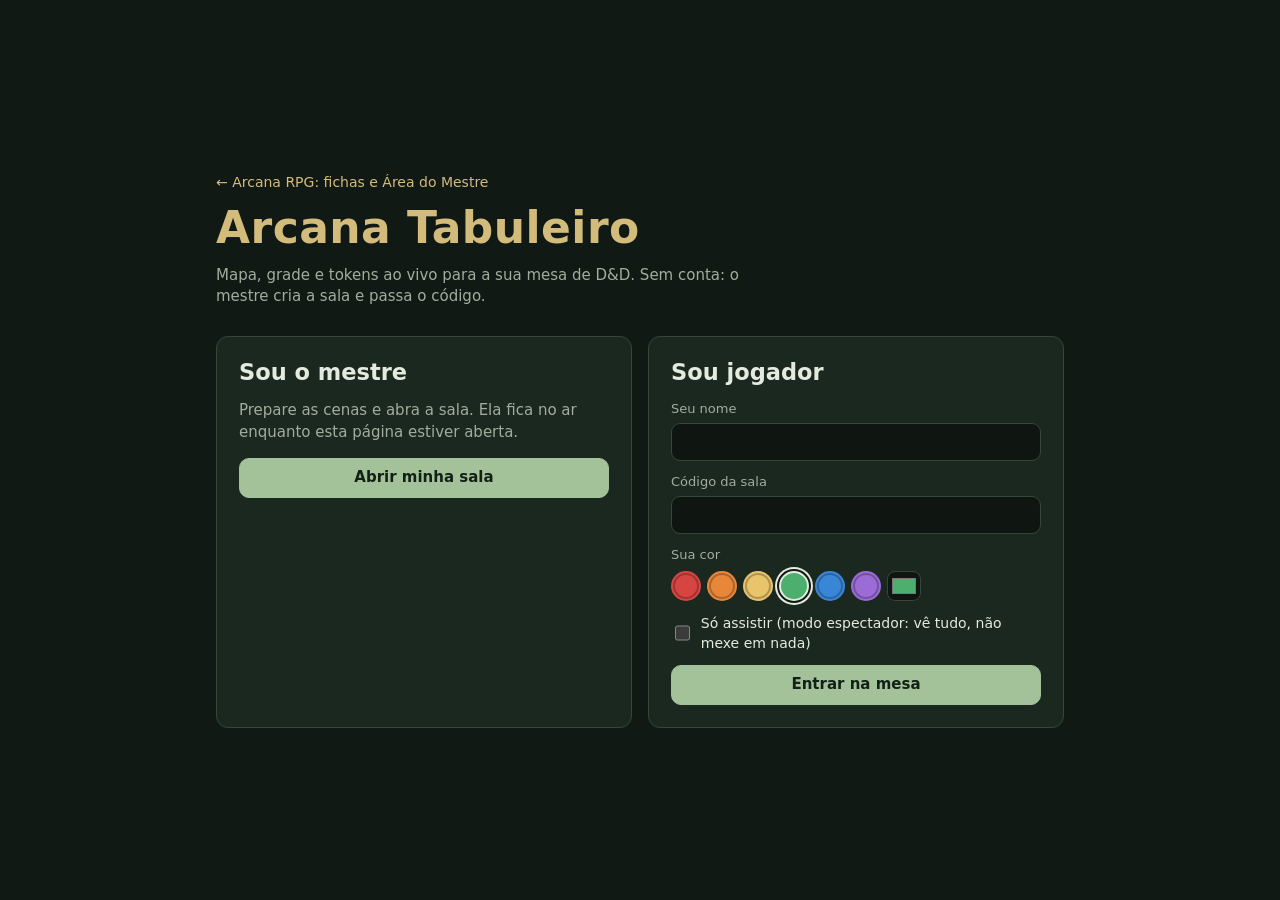
==== docs/tabuleiro/index.html @ 1677f725 "ARCANA RPG 2.1" ====
<!doctype html>
<html lang="pt-BR">
<head>
<meta charset="utf-8">
<meta name="viewport" content="width=device-width, initial-scale=1, viewport-fit=cover">
<title>Arcana Tabuleiro</title>
<meta name="description" content="Tabuleiro virtual para jogar D&D com os amigos: mapa, grade, tokens, régua e ping ao vivo.">
<meta name="theme-color" content="#111914">
<link rel="icon" href="favicon.svg" type="image/svg+xml">
<link rel="stylesheet" href="estilo.css?v=2.1">
</head>
<body>

<!-- Tela inicial: escolher entre mestre e jogador -->
<main id="inicio" class="inicio">
  <div class="inicio-topo">
    <a id="link-site" class="link-site" href="../index.html" hidden>← Arcana RPG: fichas e Área do Mestre</a>
    <h1>Arcana Tabuleiro</h1>
    <p>Mapa, grade e tokens ao vivo para a sua mesa de D&amp;D. Sem conta: o mestre cria a sala e passa o código.</p>
  </div>
  <div class="inicio-cartoes">
    <section class="cartao">
      <h2>Sou o mestre</h2>
      <p>Prepare as cenas e abra a sala. Ela fica no ar enquanto esta página estiver aberta.</p>
      <button id="btn-mestre" class="btn primario">Abrir minha sala</button>
      <p id="mestre-info" class="dica"></p>
    </section>
    <section class="cartao">
      <h2>Sou jogador</h2>
      <form id="form-jogador">
        <label>Seu nome<input id="j-nome" maxlength="40" required autocomplete="nickname"></label>
        <label>Código da sala<input id="j-codigo" maxlength="6" required autocomplete="off" autocapitalize="characters" spellcheck="false"></label>
        <div class="campo-cor"><span class="rotulo">Sua cor</span><div id="j-cores" class="cores"></div></div>
        <label id="campo-ficha" hidden>Sua ficha do site<select id="j-ficha"></select></label>
        <label class="marcar"><input id="j-espectador" type="checkbox"> Só assistir (modo espectador: vê tudo, não mexe em nada)</label>
        <button class="btn primario" type="submit">Entrar na mesa</button>
      </form>
    </section>
  </div>
</main>

<!-- Tela do tabuleiro (mestre e jogador) -->
<div id="mesa" class="mesa" hidden>
  <header class="barra">
    <strong class="marca">Arcana Tabuleiro</strong>
    <span id="versao" class="versao"></span>
    <button id="chip-codigo" class="chip" type="button" title="Copiar o código"></button>
    <span id="status" class="status"><i></i><span></span></span>
    <span class="espaco"></span>
    <button id="btn-painel" class="btn pequeno so-celular" type="button" aria-expanded="false">Painel</button>
    <button id="btn-sair" class="btn pequeno" type="button">Sair</button>
  </header>

  <nav class="ferramentas" aria-label="Ferramentas">
    <button data-ferramenta="mover" class="ativo" title="Mover e selecionar (V)" aria-label="Mover">
      <svg viewBox="0 0 24 24"><path d="M12 2l3 3h-2v6h6V9l3 3-3 3v-2h-6v6h2l-3 3-3-3h2v-6H5v2l-3-3 3-3v2h6V5H9z"/></svg></button>
    <button data-ferramenta="regua" title="Régua (R)" aria-label="Régua">
      <svg viewBox="0 0 24 24"><path d="M3 17L17 3l4 4L7 21zM7 13l2 2M10 10l2 2M13 7l2 2"/></svg></button>
    <button data-ferramenta="laser" title="Bolinha com rastro: segure e mexa o mouse para apontar algo a todos (L)" aria-label="Bolinha com rastro">
      <svg viewBox="0 0 24 24"><circle cx="17" cy="7" r="3.2"/><path d="M3 21c3-1 5-3 7-6s4-5 5.5-6.2" fill="none" stroke-width="2.2" stroke-linecap="round" opacity=".55"/></svg></button>
    <button data-ferramenta="ping" title="Ping: mostrar um ponto a todos (P ou Shift+clique)" aria-label="Ping">
      <svg viewBox="0 0 24 24"><circle cx="12" cy="12" r="3"/><circle cx="12" cy="12" r="8" fill="none"/></svg></button>
    <button data-ferramenta="grade" class="so-mestre" title="Medir um quadrado do mapa para ajustar a grade (G)" aria-label="Ajustar grade">
      <svg viewBox="0 0 24 24"><path d="M3 3h18v18H3zM9 3v18M15 3v18M3 9h18M3 15h18" fill="none"/></svg></button>
    <button data-ferramenta="nevoa" class="so-mestre" title="Névoa de guerra: revelar ou esconder partes do mapa (N)" aria-label="Névoa de guerra">
      <svg viewBox="0 0 24 24"><path d="M4 9h11a3 3 0 1 0-3-3M3 13h16a3 3 0 1 1-3 3M5 17h7" fill="none" stroke-linecap="round"/></svg></button>
    <button data-ferramenta="paredes" class="so-mestre" title="Paredes, portas e luzes: visão dinâmica (W)" aria-label="Paredes, portas e luzes">
      <svg viewBox="0 0 24 24"><path d="M3 5h18v14H3zM3 12h18M9 5v7M15 12v7" fill="none"/></svg></button>
    <button data-ferramenta="inicio" class="so-mestre" title="Início dos jogadores: onde os personagens aparecem (I)" aria-label="Início dos jogadores">
      <svg viewBox="0 0 24 24"><path d="M6 21V3" fill="none" stroke-linecap="round"/><path d="M6 4h11l-3 4 3 4H6z"/></svg></button>
    <button data-ferramenta="terreno" class="so-mestre" title="Terreno difícil: pinte quadrados que custam o dobro para andar (T)" aria-label="Terreno difícil">
      <svg viewBox="0 0 24 24"><path d="M3 3h18v18H3z" fill="none"/><path d="M3 13L13 3M3 21L21 3M11 21l10-10" fill="none"/></svg></button>
    <button data-ferramenta="desenho" title="Desenho livre no mapa (D)" aria-label="Desenho livre">
      <svg viewBox="0 0 24 24"><path d="M4 20l1-4L16 5l3 3L8 19zM14 7l3 3" fill="none" stroke-linejoin="round"/></svg></button>
    <button data-ferramenta="molde" title="Molde de magia: esfera, cone, linha, cubo (M)" aria-label="Molde de magia">
      <svg viewBox="0 0 24 24"><path d="M3 12L20 4v16z" fill="none" stroke-linejoin="round"/><circle cx="3" cy="12" r="1.6"/></svg></button>
    <button id="btn-3d" title="Dados 3D" aria-label="Ligar ou desligar os dados 3D" aria-pressed="true">
      <svg viewBox="0 0 24 24"><path d="M12 2.5l8.2 4.75v9.5L12 21.5l-8.2-4.75v-9.5z" fill="none"/><path d="M12 2.5v6.2M3.8 7.25l8.2 1.45 8.2-1.45M12 8.7l-5 8.6h10z" fill="none"/></svg></button>
    <button id="btn-dados" class="so-celular" title="Rolagens" aria-label="Abrir rolagens">
      <svg viewBox="0 0 24 24"><path d="M12 2l9 5v10l-9 5-9-5V7z" fill="none"/><circle cx="12" cy="12" r="1.6"/><circle cx="8" cy="9" r="1.3"/><circle cx="16" cy="15" r="1.3"/></svg></button>
    <button id="btn-enquadrar" title="Ver o mapa inteiro (F)" aria-label="Ver o mapa inteiro">
      <svg viewBox="0 0 24 24"><path d="M3 9V3h6M15 3h6v6M21 15v6h-6M9 21H3v-6" fill="none"/></svg></button>
  </nav>

  <div class="palco">
    <canvas id="tela" aria-label="Tabuleiro"></canvas>
    <div id="aviso-mapa" class="aviso-mapa" hidden></div>
    <div id="aviso-iniciativa" class="aviso-iniciativa" hidden role="alert"></div>
    <div id="opcoes-nevoa" class="opcoes-nevoa" hidden></div>
    <div id="opcoes-paredes" class="opcoes-nevoa" hidden></div>
    <div id="opcoes-desenho" class="opcoes-nevoa" hidden></div>
    <div id="opcoes-inicio" class="opcoes-nevoa" hidden></div>
    <div id="opcoes-molde" class="opcoes-nevoa" hidden></div>
    <div id="dica-ferramenta" class="dica-ferramenta" hidden></div>
    <div id="dados3d" class="dados3d-canto" aria-live="polite"></div>
    <section id="rolagens" class="rolagens" aria-label="Rolagens"></section>
  </div>

  <aside id="painel" class="painel" aria-label="Painel"></aside>
</div>

<div id="vitrine" class="vitrine" hidden role="dialog" aria-modal="true" aria-labelledby="vitrine-nome">
  <figure><img id="vitrine-img" alt=""><figcaption id="vitrine-nome"></figcaption></figure>
  <button id="vitrine-fechar" class="btn primario" type="button">Fechar</button>
</div>

<div id="dado" class="dado" hidden></div>

<div id="modal" class="modal" hidden role="dialog" aria-modal="true" aria-labelledby="modal-titulo">
  <div class="modal-caixa">
    <header><h2 id="modal-titulo"></h2><button id="modal-fechar" class="btn pequeno" type="button">Fechar</button></header>
    <div id="modal-corpo" class="modal-corpo"></div>
  </div>
</div>

<div id="avisos" class="avisos" role="status" aria-live="polite"></div>

<script src="vendor/peerjs-1.5.4.min.js?v=2.1"></script>
<script type="module" src="js/app.js?v=2.1"></script>
</body>
</html>
---- docs/tabuleiro/estilo.css ----
/* estilo.css — cores no mesmo tom do modo noturno da Ficha Arcana */
:root{
  --bg:#111914; --papel:#1b2820; --papel2:#22322a; --tinta:#e5eadf; --apagado:#a1ad9e;
  --linha:#36463a; --verde:#a4c29a; --verde-fundo:#293a2e; --ouro:#d3bb7c; --vermelho:#e18b82;
  --raio:12px; --barra:52px; --lateral:340px;
  color-scheme:dark;
}
*{box-sizing:border-box}
html,body{margin:0;height:100%;background:var(--bg);color:var(--tinta);
  font:15px/1.45 system-ui,-apple-system,"Segoe UI",Roboto,sans-serif}
[hidden]{display:none!important}
h1,h2,h3{margin:0;line-height:1.2}
button,input,select{font:inherit;color:inherit}
:focus-visible{outline:2px solid var(--ouro);outline-offset:2px}

/* botões e campos */
.btn{display:inline-flex;align-items:center;justify-content:center;gap:6px;min-height:40px;padding:0 14px;
  border-radius:10px;border:1px solid var(--linha);background:var(--papel2);cursor:pointer;
  transition:background .15s,transform .1s,border-color .15s}
.btn:hover{background:#2b3e33;border-color:#4a5f4f}
.btn:active{transform:translateY(1px)}
.btn:disabled{opacity:.45;cursor:not-allowed}
.btn.primario{background:var(--verde);color:#122016;border-color:var(--verde);font-weight:650}
.btn.primario:hover{background:#b6d3ac}
.btn.perigo{color:var(--vermelho)}
.btn.pequeno{min-height:34px;padding:0 10px;font-size:14px}
.btn.cheio{width:100%}
label{display:grid;gap:4px;font-size:13px;color:var(--apagado)}
label.linha{display:flex;align-items:center;gap:10px}
label.marcar{display:flex;align-items:center;gap:8px;color:var(--tinta);font-size:14px}
input,select{min-height:38px;padding:6px 10px;border-radius:9px;border:1px solid var(--linha);background:#0f1612;color:var(--tinta)}
input[type=color]{padding:2px;width:46px;min-height:34px;cursor:pointer}
input[type=checkbox]{min-height:auto;width:18px;height:18px;accent-color:var(--verde)}
input[type=range]{padding:0;accent-color:var(--verde)}
.dica{color:var(--apagado);font-size:13px;margin:6px 0 0}

/* tela inicial */
.inicio{min-height:100%;display:grid;align-content:center;gap:28px;padding:32px 16px;max-width:880px;margin:0 auto}
.inicio-topo h1{font-size:clamp(30px,5vw,44px);color:var(--ouro);letter-spacing:.01em}
.inicio-topo p{color:var(--apagado);max-width:560px;margin:10px 0 0}
.inicio-cartoes{display:grid;grid-template-columns:repeat(auto-fit,minmax(280px,1fr));gap:16px}
.cartao{background:var(--papel);border:1px solid var(--linha);border-radius:var(--raio);padding:22px;display:grid;gap:14px;align-content:start}
.cartao p{margin:0;color:var(--apagado)}
.cartao form{display:grid;gap:12px}

/* mesa */
.mesa{position:fixed;inset:0;display:grid;grid-template:var(--barra) 1fr / 56px 1fr var(--lateral);
  grid-template-areas:"barra barra barra" "ferr palco painel"}
.mesa.jogador{grid-template-columns:56px 1fr 260px}
.barra{grid-area:barra;display:flex;align-items:center;gap:10px;padding:0 12px;background:var(--papel);border-bottom:1px solid var(--linha);min-width:0}
.marca{color:var(--ouro);font-size:16px;white-space:nowrap}
.espaco{flex:1}
.chip{border:1px dashed var(--ouro);background:transparent;color:var(--ouro);border-radius:8px;padding:4px 10px;
  font-weight:700;letter-spacing:.12em;cursor:pointer;min-height:32px}
.chip:hover{background:#2b2a1d}
.status{display:flex;align-items:center;gap:6px;font-size:13px;color:var(--apagado);min-width:0;overflow:hidden;white-space:nowrap;text-overflow:ellipsis}
.status i{width:9px;height:9px;border-radius:50%;background:#777;flex:none}
.status.on i{background:#6fbf73}.status.espera i{background:var(--ouro)}.status.off i{background:var(--vermelho)}
.ferramentas{grid-area:ferr;display:flex;flex-direction:column;gap:6px;padding:8px;background:var(--papel);border-right:1px solid var(--linha)}
.ferramentas button{width:40px;height:40px;border-radius:10px;border:1px solid transparent;background:transparent;cursor:pointer;display:grid;place-items:center}
.ferramentas button:hover{background:var(--papel2)}
.ferramentas button.ativo{background:var(--verde-fundo);border-color:var(--verde)}
.ferramentas svg{width:22px;height:22px;fill:var(--tinta);stroke:var(--tinta);stroke-width:1.4;stroke-linejoin:round}
.ferramentas button.ativo svg{fill:var(--verde);stroke:var(--verde)}
.palco{grid-area:palco;position:relative;overflow:hidden;min-width:0}
#tela{position:absolute;inset:0;width:100%;height:100%;touch-action:none;cursor:grab;display:block}
.aviso-mapa{position:absolute;left:50%;top:18px;transform:translateX(-50%);background:rgba(17,25,20,.94);border:1px solid var(--linha);
  border-radius:10px;padding:10px 14px;min-width:240px;max-width:calc(100% - 32px);text-align:center;font-size:14px}
.barra-progresso{height:6px;border-radius:3px;background:#0b100d;margin-top:8px;overflow:hidden}
.barra-progresso b{display:block;height:100%;background:var(--verde);width:0;transition:width .2s}
.dica-ferramenta{position:absolute;left:12px;bottom:12px;background:rgba(17,25,20,.92);border:1px solid var(--linha);border-radius:9px;padding:8px 12px;font-size:13px;max-width:calc(100% - 24px)}

/* painel lateral */
.painel{grid-area:painel;background:var(--papel);border-left:1px solid var(--linha);display:flex;flex-direction:column;min-height:0;min-width:0}
.abas{display:flex;flex-wrap:wrap;gap:4px;padding:8px;border-bottom:1px solid var(--linha)}
.abas button{flex:1 1 auto;min-height:34px;padding:0 8px;border-radius:8px;border:1px solid transparent;background:transparent;cursor:pointer;color:var(--apagado);font-size:13px}
.abas button:hover{color:var(--tinta);background:var(--papel2)}
.abas button[aria-selected=true]{color:var(--tinta);background:var(--verde-fundo);border-color:var(--linha)}
.conteudo{flex:1;overflow:auto;padding:14px;display:grid;gap:16px;align-content:start}
.bloco{display:grid;gap:10px}
.bloco h3{font-size:13px;text-transform:uppercase;letter-spacing:.08em;color:var(--ouro)}
.duas{display:grid;grid-template-columns:1fr 1fr;gap:8px}
.tres{display:grid;grid-template-columns:repeat(3,1fr);gap:8px}
.acoes{display:flex;flex-wrap:wrap;gap:8px}
.lista{display:grid;gap:6px}
.item{display:flex;align-items:center;gap:8px;padding:8px 10px;border-radius:9px;border:1px solid var(--linha);background:#16211b;cursor:pointer;min-height:44px;text-align:left;width:100%}
.item:hover{border-color:#4a5f4f;background:#1c2a22}
.item.sel{border-color:var(--ouro);background:#262719}
.item .nome{flex:1;min-width:0;overflow:hidden;text-overflow:ellipsis;white-space:nowrap}
.item .bola{width:12px;height:12px;border-radius:50%;flex:none}
.etiqueta{font-size:11px;padding:2px 7px;border-radius:20px;background:var(--verde-fundo);color:var(--verde);white-space:nowrap}
.etiqueta.ouro{background:#33301f;color:var(--ouro)}
.etiqueta.cinza{background:#2a2f2c;color:var(--apagado)}
.olho{border:0;background:transparent;cursor:pointer;width:32px;height:32px;border-radius:8px;display:grid;place-items:center;color:var(--apagado)}
.olho:hover{background:var(--papel2);color:var(--tinta)}
.vazio{color:var(--apagado);font-size:14px;margin:0}
.retrato-previa{width:56px;height:56px;border-radius:50%;object-fit:cover;border:2px solid var(--linha)}

/* avisos rápidos */
.avisos{position:fixed;left:50%;bottom:20px;transform:translateX(-50%);display:grid;gap:8px;z-index:50;pointer-events:none;width:min(420px,calc(100% - 32px))}
.aviso{background:#22322a;border:1px solid var(--linha);border-radius:10px;padding:10px 14px;box-shadow:0 8px 30px #0006;font-size:14px;animation:surge .2s ease-out}
.aviso.erro{border-color:var(--vermelho);color:#ffd9d4}
@keyframes surge{from{opacity:0;transform:translateY(6px)}to{opacity:1;transform:none}}

.so-celular{display:none}
.mesa.jogador .so-mestre{display:none}

/* celular / tela estreita */
@media (max-width:900px){
  .mesa,.mesa.jogador{grid-template:var(--barra) 1fr 60px / 1fr;grid-template-areas:"barra" "palco" "ferr"}
  .ferramentas{flex-direction:row;justify-content:center;border-right:0;border-top:1px solid var(--linha);padding:8px;position:relative;z-index:30}
  .ferramentas button{width:44px;height:44px}
  .painel{position:fixed;left:0;right:0;bottom:60px;top:var(--barra);z-index:20;border-left:0;
    transform:translateY(calc(100% + 80px));visibility:hidden;transition:transform .2s,visibility .2s}
  .painel.aberto{transform:none;visibility:visible}
  .so-celular{display:inline-flex}
  .marca{display:none}
}
@media (prefers-reduced-motion:reduce){*{transition:none!important;animation:none!important}}

/* ---- 0.2: painel compacto (sem precisar rolar) ---- */
:root{--lateral:360px}
.abas{gap:2px;padding:6px}
.abas button{padding:0 6px;font-size:12.5px;min-height:32px}
.conteudo{display:flex;flex-direction:column;gap:14px;padding:12px}
.bloco{gap:8px}
.bloco.cresce{flex:1 1 0;min-height:150px;display:flex;flex-direction:column}
.bloco.cresce > .lista{flex:1 1 0;min-height:0;overflow:auto;align-content:start;padding-right:2px}
.titulo{display:flex;align-items:center;justify-content:space-between;gap:8px;min-height:30px}
.titulo h3{min-width:0;overflow:hidden;text-overflow:ellipsis;white-space:nowrap}
.linha-campos{display:flex;gap:8px;align-items:flex-end}
.linha-campos.meio{align-items:center}
.linha-campos > *{min-width:0}
.linha-campos .cresce{flex:1 1 0}
.linha-campos .curto{flex:0 0 74px}
.linha-campos input:not([type=checkbox]):not([type=color]),.linha-campos select{width:100%}
.painel label{font-size:12px;gap:3px}
.painel input,.painel select{min-height:34px;padding:4px 8px}
.painel .btn.pequeno{min-height:32px}
.painel .item{min-height:40px;padding:6px 10px}
.retrato-previa{width:34px;height:34px;flex:none}
.dica.destaque{color:var(--verde);margin:0}
.conteudo > .dica,.bloco > .dica{margin:0}
.espaco{flex:1}

/* ---- janela "mostrar a todos" ---- */
.vitrine{position:fixed;inset:0;z-index:60;background:rgba(5,8,6,.88);display:grid;place-items:center;gap:14px;
  padding:24px 16px;grid-template-rows:1fr auto;backdrop-filter:blur(3px)}
.vitrine figure{margin:0;display:grid;gap:10px;justify-items:center;min-height:0;max-height:100%}
.vitrine img{max-width:min(92vw,1400px);max-height:calc(100vh - 140px);object-fit:contain;border-radius:10px;
  box-shadow:0 20px 60px #000a;animation:surge .25s ease-out}
.vitrine figcaption{color:var(--ouro);font-weight:650;font-size:17px}

/* ---- 0.3: cores prontas ---- */
.campo-cor{display:grid;gap:6px}
.rotulo{font-size:13px;color:var(--apagado)}
.painel .rotulo{font-size:12px}
.cores{display:flex;flex-wrap:wrap;align-items:center;gap:6px}
.amostra{width:30px;height:30px;border-radius:50%;border:2px solid transparent;cursor:pointer;padding:0;
  box-shadow:inset 0 0 0 2px rgba(0,0,0,.25);transition:transform .1s}
.amostra:hover{transform:scale(1.08)}
.amostra[aria-checked=true]{border-color:var(--tinta);box-shadow:0 0 0 2px var(--bg),0 0 0 4px var(--tinta)}
.cores input[type=color]{width:34px;height:30px;min-height:30px;border-radius:8px}
.cores input[type=color].marcada{outline:2px solid var(--tinta);outline-offset:2px}
.painel .amostra{width:26px;height:26px}

/* ---- 0.4: rolagens, ações, combate ---- */
:root{--lateral:380px}
.mesa.jogador{grid-template-columns:56px 1fr 330px}
.rolagens{position:absolute;left:12px;bottom:12px;width:min(360px,calc(100% - 24px));z-index:5;background:rgba(17,25,20,.95);
  border:1px solid var(--linha);border-radius:12px;box-shadow:0 10px 30px #0007;display:flex;flex-direction:column;max-height:46%}
.rolagens-topo{display:flex;align-items:center;justify-content:space-between;gap:8px;padding:8px 12px;background:transparent;border:0;cursor:pointer;color:var(--ouro);min-height:40px}
.rolagens-topo .seta{transition:transform .15s}
.rolagens.fechada .seta{transform:rotate(180deg)}
.rolagens.fechada .rolagens-corpo{display:none}
.rolagens.novidade .rolagens-topo strong::after{content:' •';color:var(--verde)}
.rolagens-corpo{display:flex;flex-direction:column;min-height:0;border-top:1px solid var(--linha)}
.rolagens-lista{overflow:auto;padding:8px;display:grid;gap:8px;align-content:start;min-height:60px}
.rolagens-campo{display:flex;gap:6px;align-items:center;padding:8px;border-top:1px solid var(--linha)}
.rolagens-campo input:not([type=checkbox]){flex:1;min-width:0;min-height:34px}
.marcar.pequena{font-size:12px;gap:4px;color:var(--apagado)}
.rolagem{background:#1b2820;border:1px solid var(--linha);border-radius:9px;padding:8px 10px;display:grid;gap:4px;font-size:13px}
.rolagem.secreta{border-style:dashed;opacity:.85}
.rolagem header{display:flex;flex-wrap:wrap;align-items:center;gap:6px}
.rolagem header .alvo{color:var(--apagado)}
.linha-rolagem{display:grid;grid-template-columns:auto auto 1fr;gap:8px;align-items:baseline}
.linha-rolagem .rot{color:var(--apagado)}
.linha-rolagem b{font-size:18px;color:var(--tinta)}
.linha-rolagem small{color:var(--apagado);overflow-wrap:anywhere}
.resultado{font-weight:700;padding:3px 8px;border-radius:6px;justify-self:start}
.resultado.acerto{background:#23402b;color:#9fe0a8}
.resultado.critico{background:#4a3a14;color:#ffd77a}
.resultado.erro{background:#3d2220;color:#f2a39b}
.acoes-mestre{display:flex;gap:6px;align-items:center;flex-wrap:wrap}
.tabela-acoes{display:grid;gap:8px}
.segmentos{display:flex;border:1px solid var(--linha);border-radius:9px;overflow:hidden}
.segmentos button{flex:1;min-height:32px;border:0;background:transparent;cursor:pointer;color:var(--apagado);font-size:12.5px}
.segmentos button[aria-checked=true]{background:var(--verde-fundo);color:var(--tinta)}
.grupo-acoes{display:grid;gap:6px}
.grupo-acoes h4{margin:4px 0 0;font-size:12px;color:var(--apagado);text-transform:uppercase;letter-spacing:.06em}
.acao{display:grid;grid-template-columns:1fr auto auto;gap:8px;align-items:center;padding:6px 8px;border:1px solid var(--linha);border-radius:9px;background:#16211b}
.acao-nome{display:grid;min-width:0}
.acao-nome strong{font-size:14px;overflow:hidden;text-overflow:ellipsis;white-space:nowrap}
.acao-nome small{color:var(--apagado);font-size:12px;overflow:hidden;text-overflow:ellipsis;white-space:nowrap}
.acao-bonus{font-weight:700;color:var(--ouro);font-size:15px;white-space:nowrap}
.testes{display:grid;grid-template-columns:repeat(4,1fr);gap:6px}
.testes .btn{padding:0 4px;font-size:13px}
.testes small{color:var(--apagado)}
.item.vez{border-color:#7fd08a;background:#1d3324}
.item input.ini{width:52px;min-height:30px;padding:2px 6px;text-align:center;flex:none}
.item .link{background:none;border:0;color:var(--tinta);text-align:left;cursor:pointer;padding:0}
.etiqueta.perigo{background:#4a2321;color:#ffb3aa}
.ordem{margin:0;padding:0;list-style:none;display:grid;gap:4px}
.ordem li{display:flex;justify-content:space-between;padding:5px 10px;border-radius:8px;background:#16211b;border:1px solid var(--linha)}
.ordem li.vez{border-color:#7fd08a;background:#1d3324}
.sua-vez{margin:0;padding:8px 10px;border-radius:9px;background:#23402b;color:#9fe0a8;font-weight:700;text-align:center}
.ficha-resumo{display:grid;gap:8px}
.numeros{display:grid;grid-template-columns:repeat(4,1fr);gap:6px}
.numeros div{display:grid;gap:2px;padding:6px;border-radius:8px;background:#16211b;border:1px solid var(--linha);text-align:center}
.numeros small{font-size:11px;color:var(--apagado);line-height:1.2}
.numeros b{font-size:15px}
details.bloco summary{cursor:pointer;color:var(--ouro);font-size:13px;text-transform:uppercase;letter-spacing:.08em;font-weight:700;min-height:30px;display:flex;align-items:center}
.modal{position:fixed;inset:0;z-index:55;background:rgba(5,8,6,.75);display:grid;place-items:center;padding:16px}
.modal-caixa{width:min(620px,100%);max-height:calc(100vh - 32px);display:flex;flex-direction:column;background:var(--papel);border:1px solid var(--linha);border-radius:14px;box-shadow:0 20px 60px #000a}
.modal-caixa header{display:flex;align-items:center;justify-content:space-between;gap:10px;padding:12px 16px;border-bottom:1px solid var(--linha)}
.modal-caixa h2{font-size:18px;color:var(--ouro)}
.modal-corpo{padding:14px 16px;display:grid;gap:10px;overflow:auto;min-height:0}
.resultados{max-height:52vh;overflow:auto}
.resultados .item .nome{display:grid}
.resultados .item small{color:var(--apagado);font-size:12px}
.ferramentas .so-celular{display:none}
@media (max-width:900px){
  .mesa,.mesa.jogador{grid-template-columns:1fr}
  .ferramentas .so-celular{display:grid}
  .rolagens{display:none;left:8px;right:8px;width:auto;bottom:8px;max-height:60%}
  .rolagens.mostrar-celular{display:flex}
}

/* ---- 0.5: abas da ficha, janela do dado, ataques grandes ---- */
.mesa.jogador{grid-template-columns:56px 1fr 360px}
.abas-ficha button{font-size:13px;min-height:36px}
.faixa-combate{display:grid;gap:6px;padding:10px;border-radius:10px;background:#16211b;border:1px solid var(--linha)}
.faixa-combate.minha-vez{border-color:#7fd08a;background:#1d3324}
.faixa-combate > strong{color:var(--ouro)}
.faixa-combate.minha-vez > strong{color:#9fe0a8}
.faixa-combate .ordem li{padding:3px 8px;font-size:13px}
.cabeca-ficha{display:flex;align-items:center;gap:12px}
.cabeca-ficha > div{display:grid;min-width:0}
.cabeca-ficha strong{font-size:18px}
.cabeca-ficha small{color:var(--apagado)}
.retrato-grande{width:64px;height:64px;border-radius:50%;object-fit:cover;border:2px solid var(--ouro);flex:none}
.bola.grande{width:56px;height:56px}
.cartao-vida{padding:12px;border-radius:12px;background:#16211b;border:1px solid var(--linha)}
.vida-numero b{font-size:34px;line-height:1}
.vida-numero span{color:var(--apagado);font-size:18px}
.vida-barra{height:10px;border-radius:5px;background:#0b100d;overflow:hidden}
.vida-barra span{display:block;height:100%;background:#6fbf73;transition:width .3s}
.vida-barra span.meio{background:#d9b25c}.vida-barra span.baixo{background:#e0645a}
.etiqueta.azul{background:#1f3347;color:#9cc8f0}
.numeros{grid-template-columns:repeat(auto-fit,minmax(74px,1fr))}
.recursos{display:grid;gap:8px}
.recurso{display:grid;gap:5px;padding:10px;border-radius:10px;background:#16211b;border:1px solid var(--linha)}
.recurso-topo{display:flex;justify-content:space-between;gap:8px;align-items:baseline}
.recurso-topo b{color:var(--ouro);font-size:16px;white-space:nowrap}
.recurso small{color:var(--apagado);font-size:12px}
.bolinhas{display:flex;flex-wrap:wrap;gap:4px}
.bolinhas i{width:12px;height:12px;border-radius:50%;border:2px solid var(--ouro);display:block}
.bolinhas i.cheia{background:var(--ouro)}
.atributos{display:grid;grid-template-columns:repeat(3,1fr);gap:8px}
.atributo{display:grid;justify-items:center;gap:2px;padding:10px 4px;border-radius:12px;border:1px solid var(--linha);background:#16211b;cursor:pointer;transition:border-color .15s,transform .1s}
.atributo:hover{border-color:var(--ouro)}.atributo:active{transform:translateY(1px)}
.atributo .sigla{font-size:12px;color:var(--apagado);letter-spacing:.08em}
.atributo b{font-size:24px;line-height:1.1}
.atributo small{color:var(--apagado);border:1px solid var(--linha);border-radius:10px;padding:0 8px}
.lista-testes{display:grid;gap:4px}
.lista-testes.duas{grid-template-columns:1fr 1fr}
.teste{display:flex;align-items:center;gap:8px;padding:6px 10px;min-height:38px;border-radius:8px;border:1px solid transparent;background:#16211b;cursor:pointer;text-align:left}
.teste:hover{border-color:#4a5f4f}
.teste .nome{flex:1;min-width:0;overflow:hidden;text-overflow:ellipsis;white-space:nowrap}
.teste small{color:var(--apagado);font-size:11px}
.teste b{color:var(--ouro);min-width:28px;text-align:right}
.ponto{width:10px;height:10px;border-radius:50%;border:2px solid var(--apagado);flex:none;display:inline-block}
.ponto.cheio{background:var(--verde);border-color:var(--verde)}
.ponto.especialista{background:var(--ouro);border-color:var(--ouro);box-shadow:0 0 0 2px #33301f}
.legenda{display:flex;gap:14px;font-size:12px;color:var(--apagado)}
.legenda > span{display:flex;align-items:center;gap:4px}
.cartoes-ataque{display:grid;gap:8px}
.cartao-ataque{display:grid;grid-template-columns:44px 1fr auto;align-items:center;gap:10px;padding:10px 12px;border-radius:12px;
  border:1px solid #4a5f4f;background:linear-gradient(180deg,#22322a,#1a271f);cursor:pointer;text-align:left;transition:transform .1s,border-color .15s,box-shadow .15s}
.cartao-ataque:hover{border-color:var(--ouro);box-shadow:0 4px 14px #0005;transform:translateY(-1px)}
.cartao-ataque:active{transform:translateY(1px)}
.cartao-ataque .icone{width:44px;height:44px;border-radius:50%;display:grid;place-items:center;background:#2c2a1b;color:var(--ouro);font-size:22px;border:1px solid #5a5233}
.cartao-ataque .meio{display:grid;min-width:0}
.cartao-ataque strong{font-size:15px;overflow:hidden;text-overflow:ellipsis;white-space:nowrap}
.cartao-ataque small{color:var(--apagado);font-size:12px;overflow:hidden;text-overflow:ellipsis;white-space:nowrap}
.cartao-ataque .bonus{font-size:22px;font-weight:800;color:var(--ouro)}
.habilidades{display:grid;gap:12px}
.habilidade{border:1px solid var(--linha);border-radius:10px;background:#16211b}
.habilidade summary{display:flex;justify-content:space-between;align-items:center;gap:8px;padding:9px 12px;cursor:pointer;font-weight:600;min-height:40px}
.habilidade p{margin:0;padding:0 12px 12px;white-space:pre-line;color:#d3dccf;font-size:14px;line-height:1.5}
/* janela do dado */
.dado{position:fixed;inset:0;z-index:58;background:rgba(5,8,6,.7);display:grid;place-items:center;padding:16px}
.dado-caixa{width:min(440px,100%);background:var(--papel);border:1px solid var(--linha);border-radius:16px;box-shadow:0 20px 60px #000b;display:grid;animation:surge .18s ease-out}
.dado-caixa header{display:flex;justify-content:space-between;gap:10px;align-items:flex-start;padding:16px 18px 8px}
.dado-caixa h2{font-size:20px;color:var(--ouro)}
.dado-caixa header p{margin:4px 0 0;color:var(--apagado);font-size:13px}
.dado-corpo{display:grid;gap:12px;padding:8px 18px 14px;justify-items:center;text-align:center}
.modos{display:flex;width:100%;border:1px solid var(--linha);border-radius:10px;overflow:hidden}
.modos button{flex:1;min-height:38px;border:0;background:transparent;color:var(--apagado);cursor:pointer}
.modos button[aria-checked=true]{background:var(--verde-fundo);color:var(--tinta);font-weight:650}
.dado-total{display:grid;justify-items:center;gap:2px}
.dado-total b{font-size:64px;line-height:1;font-weight:800}
.dado-total span{color:var(--apagado)}
.dado-total.critico b{color:#ffd77a}.dado-total.falha b{color:#f2a39b}
.dado-detalhe{display:flex;flex-wrap:wrap;gap:6px;justify-content:center;align-items:center;color:var(--apagado)}
.dado-detalhe .valor{min-width:34px;padding:4px 8px;border-radius:8px;background:#0f1612;border:1px solid var(--linha);color:var(--tinta);font-weight:700}
.dado-detalhe .valor.descartado{opacity:.4;text-decoration:line-through}
.dado-detalhe .parte{padding:4px 8px;border-radius:8px;background:#0f1612;border:1px solid var(--linha);font-size:13px}
.dado-resultado{font-weight:700;padding:6px 12px;border-radius:8px;background:#16211b;color:var(--apagado)}
.dado-resultado.acerto{background:#23402b;color:#9fe0a8}.dado-resultado.critico{background:#4a3a14;color:#ffd77a}.dado-resultado.erro{background:#3d2220;color:#f2a39b}
.dado-caixa footer{display:flex;justify-content:flex-end;gap:8px;padding:12px 18px 16px;border-top:1px solid var(--linha);flex-wrap:wrap}
.dado-caixa .aviso{margin:0 18px}
@media (max-width:900px){ .mesa.jogador{grid-template-columns:1fr} .atributos{grid-template-columns:repeat(3,1fr)} }
.bola{border-radius:50%;display:inline-block}
.versao{font-size:12px;color:var(--apagado);border:1px solid var(--linha);border-radius:6px;padding:1px 6px;white-space:nowrap}

/* ---- 0.6: dados 3D (copiados da Ficha Arcana) ---- */
.dice3d-overlay{position:fixed;inset:0;z-index:90;display:grid;place-items:center;padding:24px;background:#06140ed1;backdrop-filter:blur(9px);isolation:isolate;animation:dice3d-enter .16s ease-out}
.dice3d-stage{position:relative;width:min(810px,100%);height:min(580px,90dvh);min-height:380px;border:1px solid #ac98526b;border-radius:20px;overflow:hidden;box-shadow:0 36px 120px #0009,0 0 80px #8b9e4210;background:radial-gradient(ellipse at 50% 53%,#294435 0%,#1b3025 46%,#10221a 100%);color:#e8e9d7}
.dice3d-stage:before,.dice3d-stage:after{content:'';position:absolute;inset:11px;pointer-events:none;border:1px solid #b7a2681d;border-radius:12px}
.dice3d-stage:after{inset:18px;border-color:#b7a2680c}
.dice3d-header{position:absolute;left:28px;right:24px;top:22px;display:flex;justify-content:space-between;align-items:center;z-index:2}
.dice3d-brand{font-family:Georgia,serif;letter-spacing:3.5px;font-size:15px;color:#c3b185}
.dice3d-skip{font-size:11px;color:#c2cdb5;background:#ffffff07;border:1px solid #9fae8342;border-radius:6px;padding:7px 11px}
.dice3d-skip:hover{background:#ffffff12;color:#fff}
.dice3d-skip:focus-visible{outline:2px solid #d1bc82;outline-offset:3px}
.dice3d-caption{position:absolute;top:83px;left:24px;right:24px;text-align:center;z-index:1;pointer-events:none}
.dice3d-eyebrow{font-size:8px;letter-spacing:2.1px;color:#9eae8b;text-transform:uppercase}
.dice3d-title{font-family:Georgia,serif;font-weight:400;font-size:27px;letter-spacing:-.3px;color:#e4e8d5;margin:8px 0 0;text-wrap:balance}
.dice3d-canvas{display:block;width:100%;height:100%;position:absolute;inset:0;z-index:0}
.dice3d-result{position:absolute;left:25px;right:25px;bottom:46px;text-align:center;pointer-events:none;z-index:1}
.dice3d-status{display:block;color:#a5b693;letter-spacing:1.6px;text-transform:uppercase;font-size:8px}
.dice3d-total{font-family:Georgia,serif;font-size:39px;line-height:1.2;font-weight:400;display:block;max-width:100%;color:#e8d6a1;opacity:0;transform:translateY(7px);transition:opacity .2s,transform .2s;margin-top:4px}
.dice3d-landed .dice3d-total{opacity:1;transform:translateY(0)}
.dice3d-note{position:absolute;bottom:18px;left:20px;right:20px;text-align:center;font-size:9px;color:#819477;z-index:1;pointer-events:none}
.dice3d-landed .dice3d-status{color:#bdcaa8}
@keyframes dice3d-enter{from{opacity:0;transform:scale(.985)}to{opacity:1;transform:scale(1)}}
@media(max-width:900px){.dice3d-stage{height:min(570px,87dvh)}}
@media(max-width:620px){.dice3d-overlay{padding:12px}.dice3d-stage{height:min(540px,86dvh);min-height:360px;border-radius:16px}.dice3d-header{left:23px;right:20px;top:21px}.dice3d-brand{font-size:13px;letter-spacing:2.7px}.dice3d-skip{font-size:10px;padding:7px 9px}.dice3d-title{font-size:24px}.dice3d-caption{top:81px;left:20px;right:20px}.dice3d-eyebrow{font-size:7px;letter-spacing:1.4px}.dice3d-total{font-size:34px}.dice3d-note{font-size:8px;bottom:17px}.dice3d-result{bottom:43px}}
@media(max-width:380px){.dice3d-title{font-size:22px}.dice3d-skip{font-size:9px}}
@media(prefers-reduced-motion:reduce){.dice3d-overlay{animation:none}.dice3d-total{transition:none}}
@media print{.dice3d-overlay{display:none!important}}
@media(max-height:450px){.dice3d-overlay{padding:10px}.dice3d-stage{height:calc(100dvh - 20px);min-height:0}.dice3d-header{top:16px}.dice3d-caption{top:55px}.dice3d-title{font-size:21px;margin-top:4px}.dice3d-result{bottom:28px}.dice3d-total{font-size:28px}.dice3d-note{bottom:10px;font-size:7px}}
.dice3d-stage{border-color:#c0a261a6;box-shadow:0 36px 120px #0009,0 0 70px #b99b3d17}
.dice3d-stage:before{border-color:#b7a26840}
.dice3d-stage:after{inset:20px;border-radius:26% 26% 20px 20px;border-color:#b7a26824}
.dice3d-caption{top:71px}
.dice3d-title{font-size:25px}
.dice3d-free-label{display:block;margin-top:9px;font-size:8px;letter-spacing:1.8px;color:#b8bf9e}
.dice3d-dc-label{display:block;font-size:8px;letter-spacing:1.5px;color:#d3ccaf;margin-top:7px}
.dice3d-dc{font:24px Georgia,serif;color:#fff3ce;display:block}
.dice3d-result{bottom:44px}
.dice3d-status{font-size:8px}
.dice3d-outcome{display:none;font:22px Georgia,serif;letter-spacing:1.2px;color:#e8d6a1;margin-top:4px}
.dice3d-landed .dice3d-outcome{display:block;animation:fade .2s}
.dice3d-total{font-size:36px;margin-top:2px}
.dice3d-critical .dice3d-stage,.dice3d-natural20 .dice3d-stage{border-color:#edcd7b;box-shadow:0 0 80px #d8b95633,0 36px 120px #0009}
.dice3d-critical .dice3d-outcome,.dice3d-natural20 .dice3d-outcome{color:#ffe7a0;text-shadow:0 0 18px #dbb85b99}
.dice3d-failure .dice3d-outcome,.dice3d-natural1 .dice3d-outcome{color:#f3ad9c}
.dice3d-failure .dice3d-stage,.dice3d-natural1 .dice3d-stage{border-color:#c38665}
.dice3d-success .dice3d-outcome{color:#d0e7b7}
@media(max-width:620px){.dice3d-outcome{font-size:19px}.dice3d-title{font-size:22px}.dice3d-dc{font-size:20px}.dice3d-caption{top:72px}.dice3d-total{font-size:31px}.dice3d-free-label{font-size:7px;letter-spacing:1px}}
@media(max-height:450px){.dice3d-caption{top:50px}.dice3d-title{font-size:17px}.dice3d-dc-label,.dice3d-free-label{margin-top:3px;font-size:6px}.dice3d-dc{font-size:17px}.dice3d-outcome{font-size:15px}.dice3d-total{font-size:24px}.dice3d-result{bottom:22px}}
/* no tabuleiro, a animação fica no canto de cima, sem cobrir a tela */
.dados3d-canto{position:absolute;left:10px;top:10px;z-index:7;width:min(380px,calc(100% - 20px));pointer-events:none}
.dados3d-canto:empty{display:none}
.dice3d-overlay.dice3d-canto{position:relative;inset:auto;display:block;padding:0;background:none;backdrop-filter:none;z-index:auto}
.dice3d-canto .dice3d-stage{width:100%;height:270px;min-height:0;border-radius:14px;box-shadow:0 14px 40px #000a}
.dice3d-canto .dice3d-stage:before{inset:7px}.dice3d-canto .dice3d-stage:after{inset:12px}
.dice3d-canto .dice3d-header{left:16px;right:12px;top:12px}
.dice3d-canto .dice3d-brand{font-size:11px;letter-spacing:2px;max-width:60%;overflow:hidden;text-overflow:ellipsis;white-space:nowrap}
.dice3d-canto .dice3d-skip{pointer-events:auto;font-size:10px;padding:5px 8px}
.dice3d-canto .dice3d-caption{top:40px;left:14px;right:14px}
.dice3d-canto .dice3d-eyebrow{font-size:8px}
.dice3d-canto .dice3d-title{font-size:17px;margin-top:3px}
.dice3d-canto .dice3d-dc-label,.dice3d-canto .dice3d-free-label,.dice3d-canto .dice3d-dc,.dice3d-canto .dice3d-note{display:none}
.dice3d-canto .dice3d-result{bottom:16px}
.dice3d-canto .dice3d-total{font-size:30px}
@media (max-width:900px){.dados3d-canto{width:min(320px,calc(100% - 20px))}.dice3d-canto .dice3d-stage{height:220px}}
/* escolha do modo antes de rolar */
.escolha-modo{display:grid;gap:8px;width:100%}
.btn-modo{display:grid;gap:2px;justify-items:center;padding:12px;border-radius:12px;border:1px solid var(--linha);background:#16211b;cursor:pointer;transition:border-color .15s,transform .1s}
.btn-modo:hover{border-color:var(--ouro)}.btn-modo:active{transform:translateY(1px)}
.btn-modo strong{font-size:17px}.btn-modo small{color:var(--apagado)}
.btn-modo.principal{border-color:var(--verde);background:var(--verde-fundo)}
.dado-total.rolando b{animation:pulsar 1s ease-in-out infinite;color:var(--ouro)}
@keyframes pulsar{50%{opacity:.35}}
@media (prefers-reduced-motion:reduce){.dado-total.rolando b{animation:none}}

/* ---- 0.7: galeria de tokens, iniciativa como botão, jogador offline, animação na janela ---- */
.galeria{display:grid;grid-template-columns:repeat(auto-fill,minmax(72px,1fr));gap:8px}
.galeria.grande{grid-template-columns:repeat(auto-fill,minmax(96px,1fr))}
.galeria-item{display:grid;justify-items:center;gap:4px;padding:6px;border-radius:10px;border:1px solid var(--linha);background:#16211b;cursor:pointer;color:var(--tinta);min-width:0}
.galeria-item img{width:56px;height:56px;border-radius:50%;object-fit:cover;border:2px solid var(--linha)}
.galeria.grande .galeria-item img{width:76px;height:76px}
.galeria-item small{font-size:11px;color:var(--apagado);max-width:100%;overflow:hidden;text-overflow:ellipsis;white-space:nowrap}
.galeria-item:hover:not([disabled]){border-color:var(--ouro)}
.galeria-item.meu{border-color:var(--verde);background:var(--verde-fundo)}
.galeria-item.meu img{border-color:var(--verde)}
.galeria-item.usado{opacity:.45;cursor:not-allowed}
.galeria-item .acoes{gap:2px}
.num-botao{display:grid;gap:2px;padding:6px;border-radius:8px;background:var(--verde-fundo);border:1px solid var(--verde);text-align:center;cursor:pointer;color:var(--tinta)}
.num-botao:hover{border-color:var(--ouro)}
.num-botao small{font-size:11px;color:var(--verde);line-height:1.2}
.num-botao b{font-size:15px}
.item.apagado{opacity:.6}
.ordem li .btn{min-height:28px;padding:0 8px;font-size:12px}
.dado-anim{width:100%}
.dado-anim:empty{display:none}
.dado-anim .dice3d-canto .dice3d-stage{height:250px}

/* ---- 0.8: aviso de iniciativa e botões piscando ---- */
.aviso-iniciativa{position:absolute;top:12px;left:50%;transform:translateX(-50%);z-index:57;display:flex;align-items:center;gap:12px;flex-wrap:wrap;justify-content:center;
  padding:12px 16px;border-radius:14px;background:#2b2715;border:2px solid var(--ouro);box-shadow:0 12px 40px #000a;max-width:calc(100% - 32px);animation:surge .2s ease-out}
.aviso-iniciativa strong{color:var(--ouro);font-size:17px}
.piscando{animation:piscar 1s ease-in-out infinite}
@keyframes piscar{0%,100%{box-shadow:0 0 0 0 #d3bb7c00;border-color:var(--ouro)}50%{box-shadow:0 0 0 5px #d3bb7c88;border-color:#fff3c4;background-color:#3a3418}}
@media (prefers-reduced-motion:reduce){.piscando{animation:none;outline:3px solid var(--ouro);outline-offset:2px}}

/* ---- 0.8: barra de opções da névoa ---- */
.opcoes-nevoa{position:absolute;top:10px;left:0;right:0;margin-inline:auto;width:max-content;z-index:6;display:flex;flex-wrap:wrap;align-items:center;gap:8px;
  padding:8px 10px;border-radius:12px;background:rgba(17,25,20,.95);border:1px solid var(--linha);box-shadow:0 8px 24px #0008;max-width:calc(100% - 24px)}
.opcoes-nevoa .segmentos{min-width:170px}
.opcoes-nevoa select{min-height:34px}
.tamanho-pincel{display:flex;align-items:center;gap:6px}.tamanho-pincel span{min-width:76px;text-align:center;font-size:13px}
.opcoes-nevoa .dica{margin:0;font-size:12px}

/* ---- 1.0: condições, desenho e moldes ---- */
.chips{display:flex;flex-wrap:wrap;gap:6px}
.chip-cond{display:inline-flex;align-items:center;gap:5px;min-height:30px;padding:3px 9px;border-radius:999px;border:1px solid var(--linha);background:#16211b;color:var(--tinta);font-size:12.5px;cursor:pointer}
.chip-cond:hover:not([disabled]){border-color:var(--ouro)}
.chip-cond.ligada{background:#3a2420;border-color:#e0775f;color:#ffd9d4}
.chip-cond[disabled]{cursor:default}
.condicoes summary{cursor:pointer;font-weight:600}
.condicoes .dica p{margin:4px 0}
.campo-mini{display:flex;align-items:center;gap:5px;font-size:13px;white-space:nowrap}
.campo-mini input{width:72px;min-height:34px}
.nome-molde{width:150px;min-height:34px}
.opcoes-nevoa input[type=color]{width:38px;height:34px;padding:2px}
.opcoes-nevoa .segmentos button{white-space:nowrap}

/* ---------- 0.13: espectador e ponto de início ---------- */
.mesa.espectador .ferramentas [data-ferramenta]:not([data-ferramenta="mover"]){display:none}
details.bloco>summary{cursor:pointer;font-weight:600;padding:2px 0}
details.bloco[open]>summary{margin-bottom:6px}
@media (max-width:900px){
  .mesa,.mesa.jogador{grid-template-columns:minmax(0,1fr)}
  .ferramentas{overflow-x:auto;justify-content:flex-start;scrollbar-width:none;gap:4px}
  .ferramentas::-webkit-scrollbar{display:none}
  .ferramentas>:first-child{margin-left:auto}.ferramentas>:last-child{margin-right:auto}
  .ferramentas button{flex:0 0 auto;width:42px;height:42px}
}

/* ---------- Arcana RPG 2.0: integração com o site ---------- */
.link-site{display:inline-block;margin-bottom:10px;color:var(--ouro);text-decoration:none;font-size:14px}
.link-site:hover{text-decoration:underline}
#campo-ficha select{width:100%}
.ficha-completa{position:fixed;inset:0;z-index:90;display:flex;flex-direction:column;background:#0d1310}
.ficha-completa[hidden]{display:none}
.ficha-completa header{display:flex;align-items:center;gap:10px;flex-wrap:wrap;padding:8px 12px;border-bottom:1px solid var(--linha);background:#111914}
.ficha-completa header .dica{margin:0;font-size:12px;flex:1;min-width:140px}
.ficha-completa header select{min-height:34px;max-width:200px}
.ficha-completa iframe{flex:1;width:100%;border:0;background:#fff}
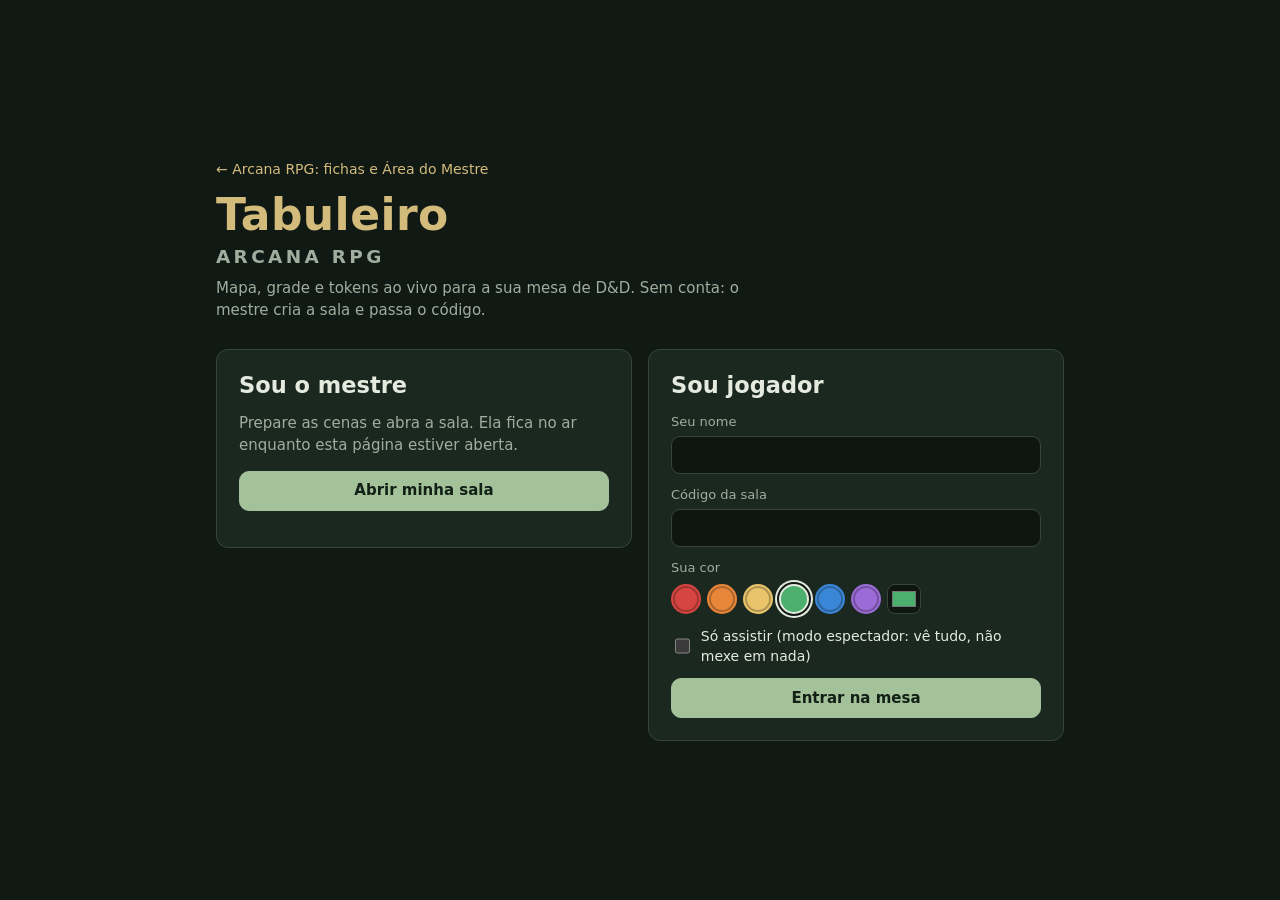
==== commit 5999a91f: "Arcana rpg 2.3" ====
--- a/docs/tabuleiro/index.html
+++ b/docs/tabuleiro/index.html
@@ -3,11 +3,11 @@
 <head>
 <meta charset="utf-8">
 <meta name="viewport" content="width=device-width, initial-scale=1, viewport-fit=cover">
-<title>Arcana Tabuleiro</title>
+<title>Tabuleiro · Arcana RPG</title>
 <meta name="description" content="Tabuleiro virtual para jogar D&D com os amigos: mapa, grade, tokens, régua e ping ao vivo.">
 <meta name="theme-color" content="#111914">
 <link rel="icon" href="favicon.svg" type="image/svg+xml">
-<link rel="stylesheet" href="estilo.css?v=2.1">
+<link rel="stylesheet" href="estilo.css?v=2.3">
 </head>
 <body>
 
@@ -15,7 +15,7 @@
 <main id="inicio" class="inicio">
   <div class="inicio-topo">
     <a id="link-site" class="link-site" href="../index.html" hidden>← Arcana RPG: fichas e Área do Mestre</a>
-    <h1>Arcana Tabuleiro</h1>
+    <h1>Tabuleiro <span class="h1-marca">Arcana RPG</span></h1>
     <p>Mapa, grade e tokens ao vivo para a sua mesa de D&amp;D. Sem conta: o mestre cria a sala e passa o código.</p>
   </div>
   <div class="inicio-cartoes">
@@ -42,7 +42,7 @@
 <!-- Tela do tabuleiro (mestre e jogador) -->
 <div id="mesa" class="mesa" hidden>
   <header class="barra">
-    <strong class="marca">Arcana Tabuleiro</strong>
+    <strong class="marca">Arcana RPG · Tabuleiro</strong>
     <span id="versao" class="versao"></span>
     <button id="chip-codigo" class="chip" type="button" title="Copiar o código"></button>
     <span id="status" class="status"><i></i><span></span></span>
@@ -115,7 +115,7 @@
 
 <div id="avisos" class="avisos" role="status" aria-live="polite"></div>
 
-<script src="vendor/peerjs-1.5.4.min.js?v=2.1"></script>
-<script type="module" src="js/app.js?v=2.1"></script>
+<script src="vendor/peerjs-1.5.4.min.js?v=2.3"></script>
+<script type="module" src="js/app.js?v=2.3"></script>
 </body>
 </html>
--- a/docs/tabuleiro/estilo.css
+++ b/docs/tabuleiro/estilo.css
@@ -38,7 +38,7 @@
 .inicio{min-height:100%;display:grid;align-content:center;gap:28px;padding:32px 16px;max-width:880px;margin:0 auto}
 .inicio-topo h1{font-size:clamp(30px,5vw,44px);color:var(--ouro);letter-spacing:.01em}
 .inicio-topo p{color:var(--apagado);max-width:560px;margin:10px 0 0}
-.inicio-cartoes{display:grid;grid-template-columns:repeat(auto-fit,minmax(280px,1fr));gap:16px}
+.inicio-cartoes{display:grid;grid-template-columns:repeat(auto-fit,minmax(280px,1fr));gap:16px;align-items:start}
 .cartao{background:var(--papel);border:1px solid var(--linha);border-radius:var(--raio);padding:22px;display:grid;gap:14px;align-content:start}
 .cartao p{margin:0;color:var(--apagado)}
 .cartao form{display:grid;gap:12px}
@@ -127,7 +127,7 @@
 .bloco.cresce{flex:1 1 0;min-height:150px;display:flex;flex-direction:column}
 .bloco.cresce > .lista{flex:1 1 0;min-height:0;overflow:auto;align-content:start;padding-right:2px}
 .titulo{display:flex;align-items:center;justify-content:space-between;gap:8px;min-height:30px}
-.titulo h3{min-width:0;overflow:hidden;text-overflow:ellipsis;white-space:nowrap}
+.titulo h3{min-width:0;overflow-wrap:anywhere}
 .linha-campos{display:flex;gap:8px;align-items:flex-end}
 .linha-campos.meio{align-items:center}
 .linha-campos > *{min-width:0}
@@ -200,8 +200,8 @@
 .grupo-acoes h4{margin:4px 0 0;font-size:12px;color:var(--apagado);text-transform:uppercase;letter-spacing:.06em}
 .acao{display:grid;grid-template-columns:1fr auto auto;gap:8px;align-items:center;padding:6px 8px;border:1px solid var(--linha);border-radius:9px;background:#16211b}
 .acao-nome{display:grid;min-width:0}
-.acao-nome strong{font-size:14px;overflow:hidden;text-overflow:ellipsis;white-space:nowrap}
-.acao-nome small{color:var(--apagado);font-size:12px;overflow:hidden;text-overflow:ellipsis;white-space:nowrap}
+.acao-nome strong{font-size:14px;overflow-wrap:anywhere}
+.acao-nome small{color:var(--apagado);font-size:12px;overflow-wrap:anywhere}
 .acao-bonus{font-weight:700;color:var(--ouro);font-size:15px;white-space:nowrap}
 .testes{display:grid;grid-template-columns:repeat(4,1fr);gap:6px}
 .testes .btn{padding:0 4px;font-size:13px}
@@ -291,8 +291,8 @@
 .cartao-ataque:active{transform:translateY(1px)}
 .cartao-ataque .icone{width:44px;height:44px;border-radius:50%;display:grid;place-items:center;background:#2c2a1b;color:var(--ouro);font-size:22px;border:1px solid #5a5233}
 .cartao-ataque .meio{display:grid;min-width:0}
-.cartao-ataque strong{font-size:15px;overflow:hidden;text-overflow:ellipsis;white-space:nowrap}
-.cartao-ataque small{color:var(--apagado);font-size:12px;overflow:hidden;text-overflow:ellipsis;white-space:nowrap}
+.cartao-ataque strong{font-size:15px;overflow-wrap:anywhere}
+.cartao-ataque small{color:var(--apagado);font-size:12px;overflow-wrap:anywhere}
 .cartao-ataque .bonus{font-size:22px;font-weight:800;color:var(--ouro)}
 .habilidades{display:grid;gap:12px}
 .habilidade{border:1px solid var(--linha);border-radius:10px;background:#16211b}
@@ -471,3 +471,26 @@
 .ficha-completa header .dica{margin:0;font-size:12px;flex:1;min-width:140px}
 .ficha-completa header select{min-height:34px;max-width:200px}
 .ficha-completa iframe{flex:1;width:100%;border:0;background:#fff}
+.inicio-topo h1 .h1-marca{display:block;font-size:.42em;letter-spacing:.18em;text-transform:uppercase;color:var(--apagado);margin-top:4px;font-weight:600}
+
+/* revisão 2.3: no celular a barra de cima não corta o status */
+@media (max-width:600px){
+  .barra .versao{display:none}
+  #chip-codigo{letter-spacing:.08em;padding:4px 8px;font-size:13px}
+  .barra{gap:6px}
+}
+/* revisão 2.3: no celular, o painel aberto fica por cima do aviso de iniciativa (o botão "Rolar iniciativa" também está no painel) */
+@media (max-width:900px){ .aviso-iniciativa{z-index:15;max-width:calc(100% - 24px)} }
+/* revisão 2.3: lista de monstros cabe na janela (um nome comprido não estica as linhas) */
+.resultados{display:grid;grid-template-columns:minmax(0,1fr);gap:6px;overflow-x:hidden}
+.resultados .item{min-width:0}
+.resultados .item .nome{min-width:0;overflow-wrap:anywhere;white-space:normal}
+.resultados .item .etiqueta{flex-shrink:0}
+/* revisão 2.3: celular — a barra de cima mostra só a bolinha do status e o botão não quebra em duas linhas */
+@media (max-width:600px){
+  .status span{display:none}
+  #btn-sair{white-space:nowrap}
+}
+/* revisão 2.3: título do bloco divide a linha com os botões (quebra as palavras, sem cortar com "…") */
+.titulo h3{flex:1 1 auto;white-space:normal}
+
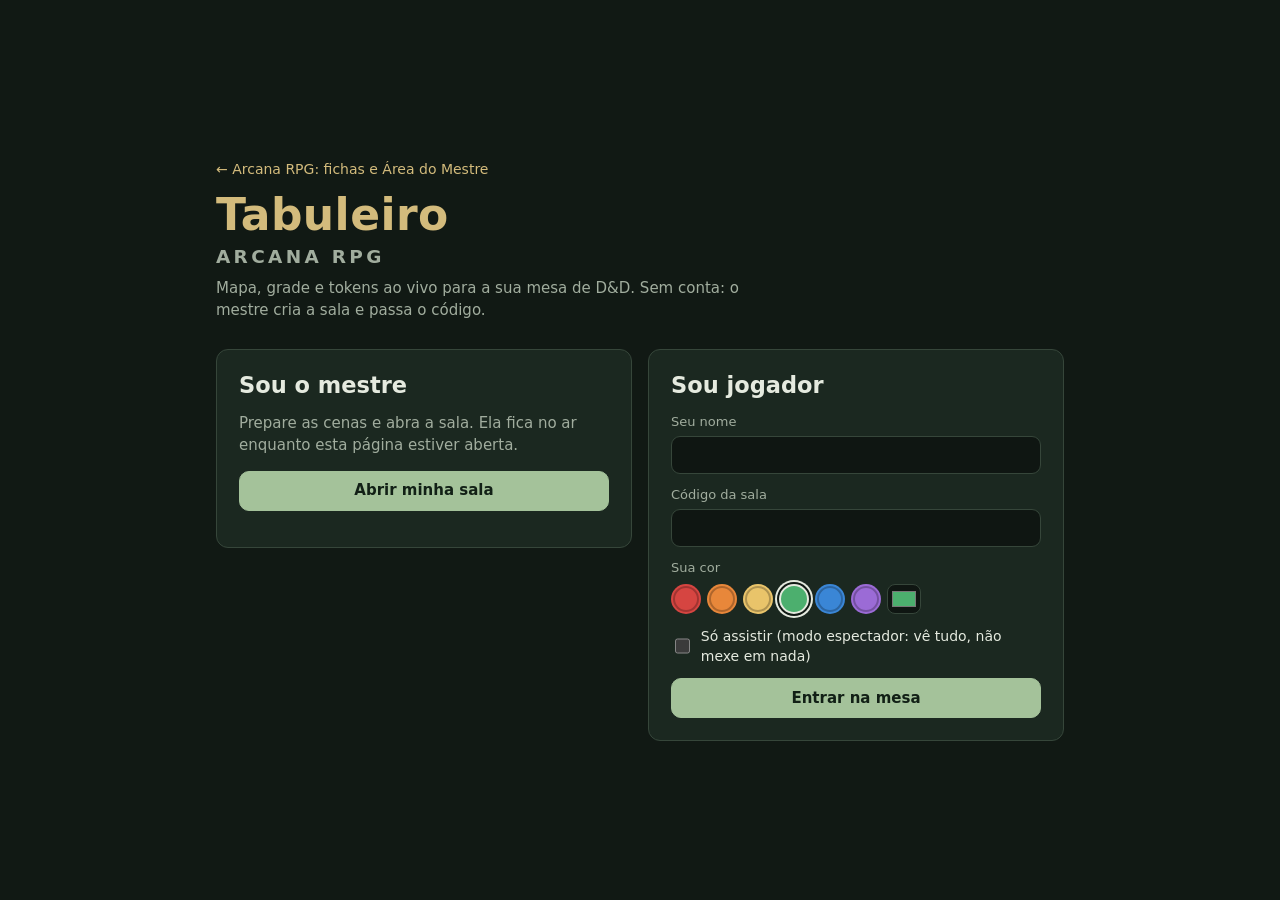
==== commit c2c8fa11: "ARCANA RPG 2.5" ====
--- a/docs/tabuleiro/index.html
+++ b/docs/tabuleiro/index.html
@@ -2,12 +2,13 @@
 <html lang="pt-BR">
 <head>
 <meta charset="utf-8">
-<meta name="viewport" content="width=device-width, initial-scale=1, viewport-fit=cover">
+<meta name="viewport" content="width=device-width, initial-scale=1, viewport-fit=cover" data-ios="sem-zoom">
+<script>/* iPhone e iPad: sem isto, tocar num campo com letra pequena dá zoom sozinho na página (o zoom com dois dedos continua funcionando) */if(/iP(hone|ad|od)/.test(navigator.userAgent)||(navigator.platform==="MacIntel"&&navigator.maxTouchPoints>1))document.querySelector("meta[name=viewport]").content+=",maximum-scale=1"</script>
 <title>Tabuleiro · Arcana RPG</title>
 <meta name="description" content="Tabuleiro virtual para jogar D&D com os amigos: mapa, grade, tokens, régua e ping ao vivo.">
 <meta name="theme-color" content="#111914">
 <link rel="icon" href="favicon.svg" type="image/svg+xml">
-<link rel="stylesheet" href="estilo.css?v=2.3">
+<link rel="stylesheet" href="estilo.css?v=2.5">
 </head>
 <body>
 
@@ -115,7 +116,7 @@
 
 <div id="avisos" class="avisos" role="status" aria-live="polite"></div>
 
-<script src="vendor/peerjs-1.5.4.min.js?v=2.3"></script>
-<script type="module" src="js/app.js?v=2.3"></script>
+<script src="vendor/peerjs-1.5.4.min.js?v=2.5"></script>
+<script type="module" src="js/app.js?v=2.5"></script>
 </body>
 </html>
--- a/docs/tabuleiro/estilo.css
+++ b/docs/tabuleiro/estilo.css
@@ -494,3 +494,43 @@
 /* revisão 2.3: título do bloco divide a linha com os botões (quebra as palavras, sem cortar com "…") */
 .titulo h3{flex:1 1 auto;white-space:normal}
 
+
+/* ---------- Arcana RPG 2.5: celular ---------- */
+/* a barra de ferramentas quebra em duas linhas quando não cabe (nenhuma ferramenta fica escondida para o lado);
+   o painel e os avisos ficam logo acima dela (--ferr-alt é medida no app.js) */
+@media (max-width:900px){
+  /* (grid-template-rows, não o atalho grid-template: o atalho apagaria as áreas barra/palco/ferr) */
+  .mesa,.mesa.jogador{grid-template-rows:var(--barra) minmax(0,1fr) auto}
+  .ferramentas{flex-wrap:wrap;justify-content:center;overflow-x:visible;gap:4px 6px;padding:6px 8px calc(6px + env(safe-area-inset-bottom))}
+  .ferramentas>:first-child,.ferramentas>:last-child{margin:0}
+  .ferramentas button{width:44px;height:44px}
+  .painel{bottom:var(--ferr-alt,60px)}
+  .avisos{bottom:calc(var(--ferr-alt,60px) + 10px)}
+  .barra{padding-left:max(10px,env(safe-area-inset-left));padding-right:max(10px,env(safe-area-inset-right))}
+  /* barras de opções (névoa, paredes, desenho, molde): os botões quebram linha em vez de sair da tela */
+  .opcoes-nevoa{top:8px;max-width:calc(100% - 16px);padding:8px}
+  .opcoes-nevoa .segmentos{flex-wrap:wrap;min-width:0;max-width:100%}
+  .opcoes-nevoa .segmentos button{flex:1 0 auto;min-height:38px;padding:0 10px}
+  .opcoes-nevoa .btn.pequeno,.opcoes-nevoa select,.opcoes-nevoa input{min-height:38px}
+  .dica-ferramenta{left:8px;right:8px;bottom:8px;max-width:none}
+}
+/* dedo: bolinhas de cor e botões pequenos com área de toque maior */
+@media (pointer:coarse){
+  .painel .amostra,.amostra{width:34px;height:34px}
+  .btn.pequeno,.painel .btn.pequeno{min-height:36px}
+  .segmentos button{min-height:38px}
+}
+/* blocos que abrem e fecham (Condições, "saíram"...): uma setinha mostra que dá para tocar no título */
+details.bloco>summary::before{content:'▸';display:inline-block;width:1.1em;flex:0 0 auto;transition:transform .15s}
+details.bloco[open]>summary::before{transform:rotate(90deg)}
+/* barras de opções recolhíveis no celular (o botão é posto pelo app.js) */
+.opcoes-nevoa .recolher{display:none}
+@media (max-width:900px){
+  .opcoes-nevoa .recolher{display:inline-flex;order:99;margin-left:auto}
+  .opcoes-nevoa.recolhida{padding:4px}
+  .opcoes-nevoa.recolhida>:not(.recolher){display:none}
+  .opcoes-nevoa.recolhida .recolher{margin:0}
+  /* a dica de cada modo das paredes aparece na caixa de dica de baixo */
+  #opcoes-paredes .dica{display:none}
+  .dica-ferramenta{cursor:pointer}
+}
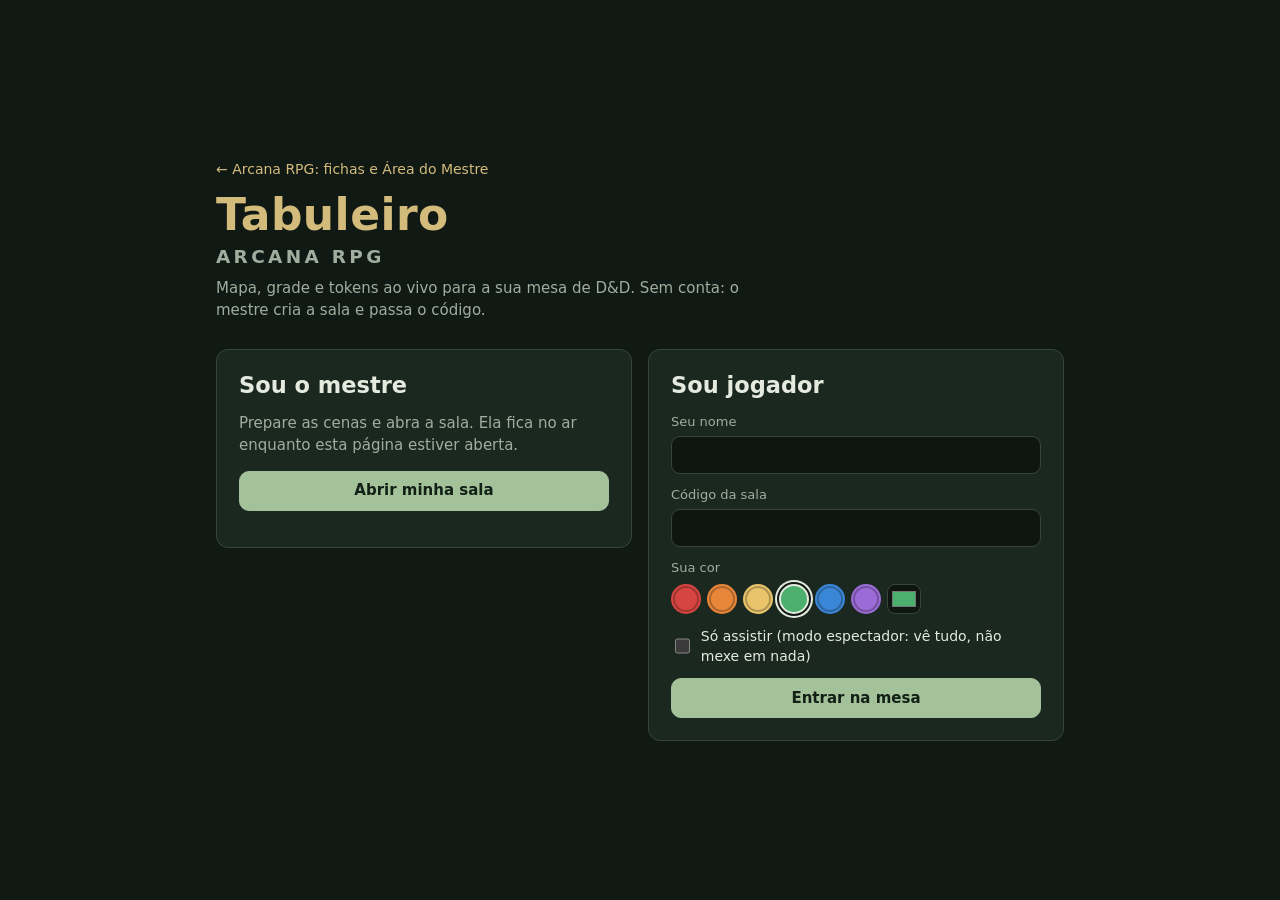
==== commit 5987befb: "Arcana RPG 2.6" ====
--- a/docs/tabuleiro/index.html
+++ b/docs/tabuleiro/index.html
@@ -8,7 +8,7 @@
 <meta name="description" content="Tabuleiro virtual para jogar D&D com os amigos: mapa, grade, tokens, régua e ping ao vivo.">
 <meta name="theme-color" content="#111914">
 <link rel="icon" href="favicon.svg" type="image/svg+xml">
-<link rel="stylesheet" href="estilo.css?v=2.5">
+<link rel="stylesheet" href="estilo.css?v=2.6">
 </head>
 <body>
 
@@ -116,7 +116,7 @@
 
 <div id="avisos" class="avisos" role="status" aria-live="polite"></div>
 
-<script src="vendor/peerjs-1.5.4.min.js?v=2.5"></script>
-<script type="module" src="js/app.js?v=2.5"></script>
+<script src="vendor/peerjs-1.5.4.min.js?v=2.6"></script>
+<script type="module" src="js/app.js?v=2.6"></script>
 </body>
 </html>
